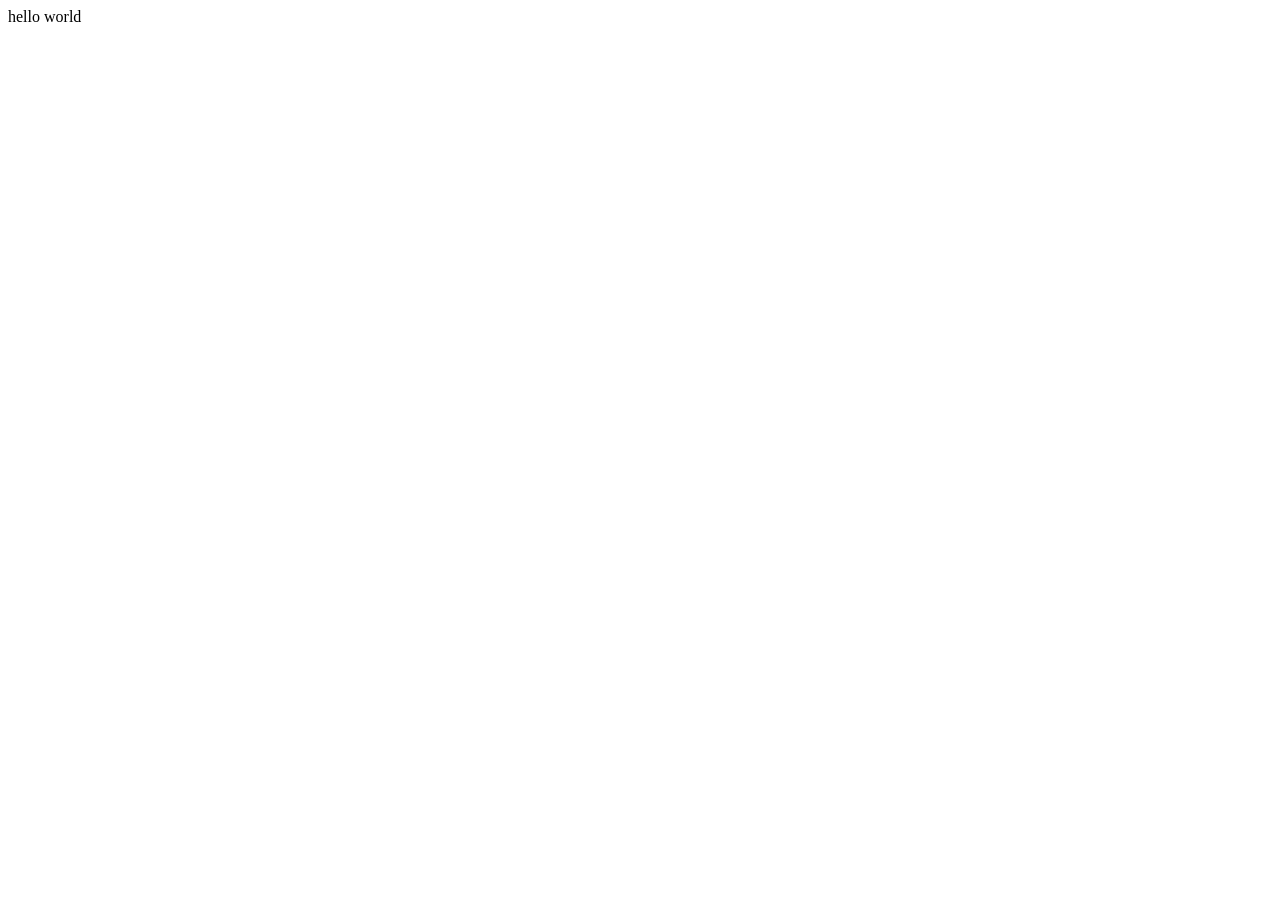
==== index.html @ a6a165d9 "first commit" ====
<!DOCTYPE html>
<html lang="en">
<head>
    <meta charset="UTF-8">
    <meta name="viewport" content="width=device-width, initial-scale=1.0">
    <title>Document</title>
</head>
<body>
    hello world
</body>
</html>
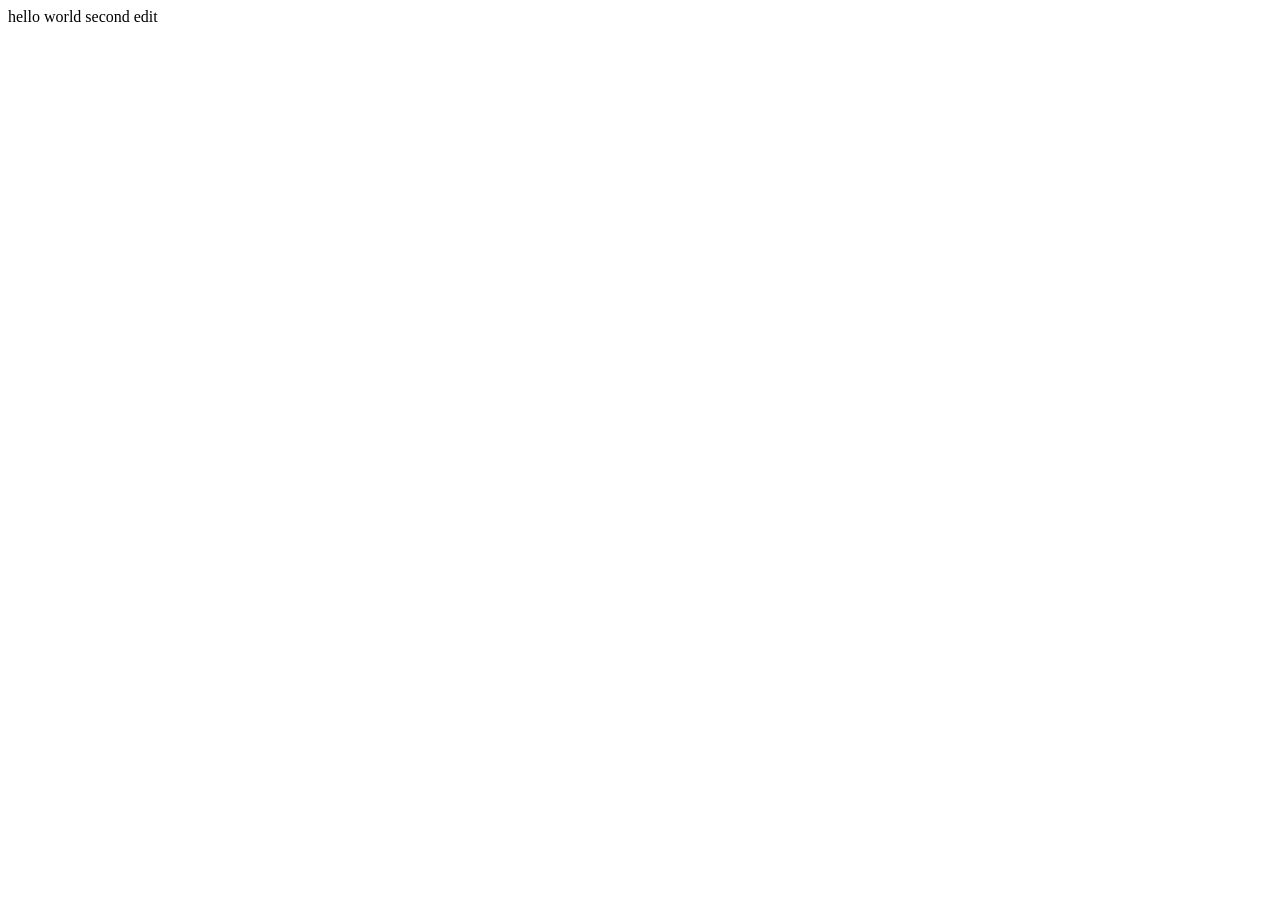
==== commit 3e497648: "add second edit" ====
--- a/index.html
+++ b/index.html
@@ -1,11 +1,15 @@
 <!DOCTYPE html>
 <html lang="en">
+
 <head>
     <meta charset="UTF-8">
     <meta name="viewport" content="width=device-width, initial-scale=1.0">
     <title>Document</title>
 </head>
+
 <body>
     hello world
+    second edit
 </body>
+
 </html>
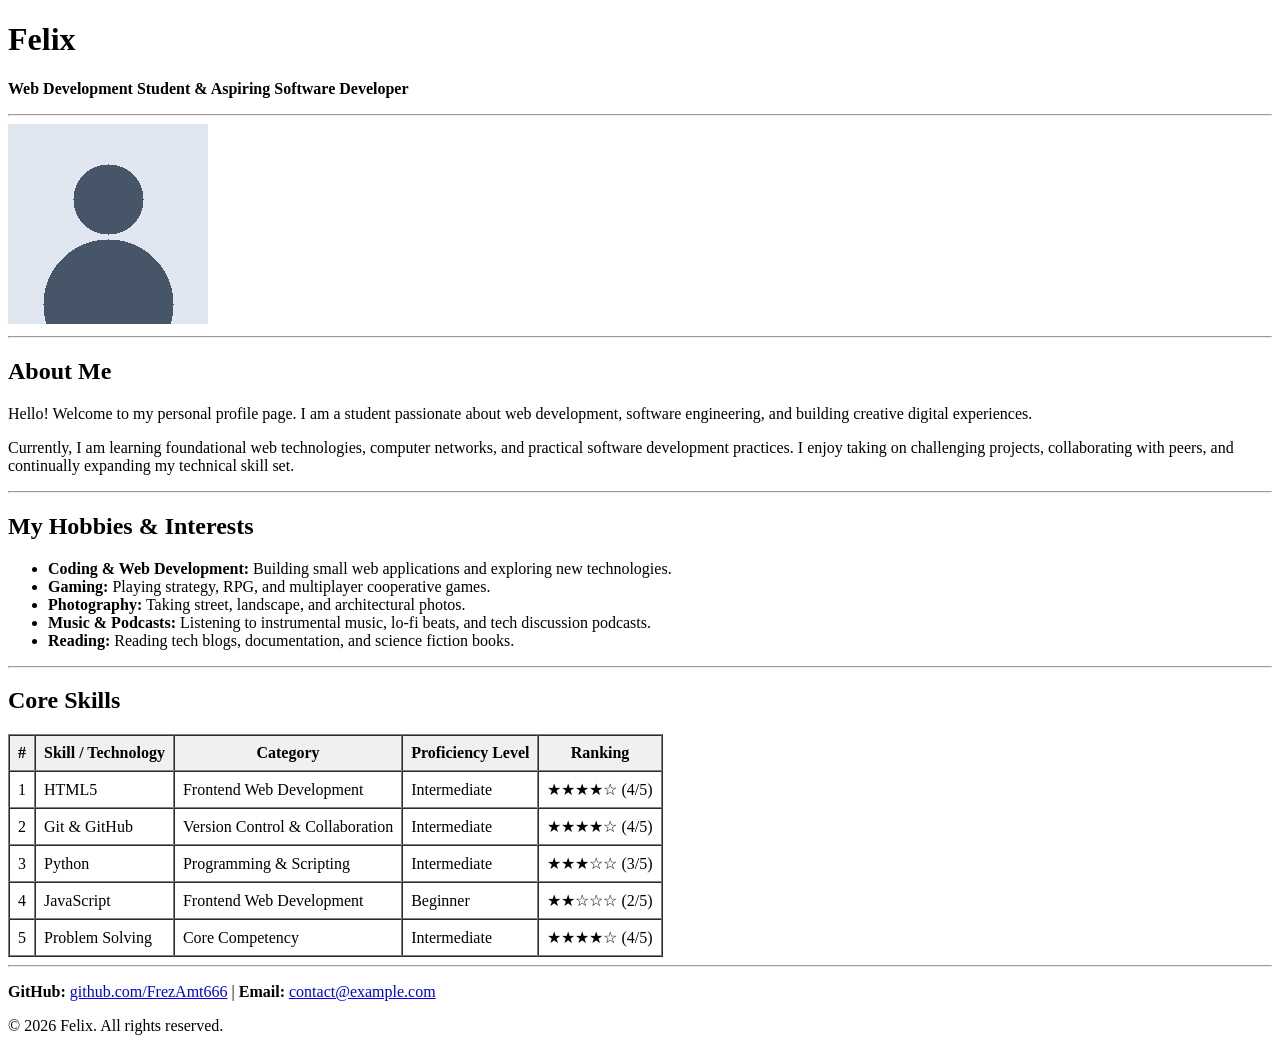
==== commit 232c4004: "Create basic HTML personal profile webpage" ====
--- a/index.html
+++ b/index.html
@@ -1,15 +1,120 @@
 <!DOCTYPE html>
 <html lang="en">
-
 <head>
     <meta charset="UTF-8">
     <meta name="viewport" content="width=device-width, initial-scale=1.0">
-    <title>Document</title>
+    <title>Personal Profile - Felix</title>
 </head>
+<body>
 
-<body>
-    hello world
-    second edit
+    <!-- Header Section: Name and Title -->
+    <header>
+        <h1>Felix</h1>
+        <p><b>Web Development Student &amp; Aspiring Software Developer</b></p>
+    </header>
+
+    <hr>
+
+    <!-- Profile Picture Section -->
+    <section>
+        <img src="public/images/myimage.png" alt="Profile Photo of Felix" width="200" height="200">
+    </section>
+
+    <hr>
+
+    <!-- About Me Section -->
+    <section>
+        <h2>About Me</h2>
+        <p>
+            Hello! Welcome to my personal profile page. I am a student passionate about web development, 
+            software engineering, and building creative digital experiences.
+        </p>
+        <p>
+            Currently, I am learning foundational web technologies, computer networks, and practical 
+            software development practices. I enjoy taking on challenging projects, collaborating with peers, 
+            and continually expanding my technical skill set.
+        </p>
+    </section>
+
+    <hr>
+
+    <!-- Hobbies Section -->
+    <section>
+        <h2>My Hobbies &amp; Interests</h2>
+        <ul>
+            <li><b>Coding &amp; Web Development:</b> Building small web applications and exploring new technologies.</li>
+            <li><b>Gaming:</b> Playing strategy, RPG, and multiplayer cooperative games.</li>
+            <li><b>Photography:</b> Taking street, landscape, and architectural photos.</li>
+            <li><b>Music &amp; Podcasts:</b> Listening to instrumental music, lo-fi beats, and tech discussion podcasts.</li>
+            <li><b>Reading:</b> Reading tech blogs, documentation, and science fiction books.</li>
+        </ul>
+    </section>
+
+    <hr>
+
+    <!-- Core Skills Section (Table) -->
+    <section>
+        <h2>Core Skills</h2>
+        <table border="1" cellpadding="8" cellspacing="0">
+            <thead>
+                <tr bgcolor="#f0f0f0">
+                    <th>#</th>
+                    <th>Skill / Technology</th>
+                    <th>Category</th>
+                    <th>Proficiency Level</th>
+                    <th>Ranking</th>
+                </tr>
+            </thead>
+            <tbody>
+                <tr>
+                    <td align="center">1</td>
+                    <td>HTML5</td>
+                    <td>Frontend Web Development</td>
+                    <td>Intermediate</td>
+                    <td align="center">&#9733;&#9733;&#9733;&#9733;&#9734; (4/5)</td>
+                </tr>
+                <tr>
+                    <td align="center">2</td>
+                    <td>Git &amp; GitHub</td>
+                    <td>Version Control &amp; Collaboration</td>
+                    <td>Intermediate</td>
+                    <td align="center">&#9733;&#9733;&#9733;&#9733;&#9734; (4/5)</td>
+                </tr>
+                <tr>
+                    <td align="center">3</td>
+                    <td>Python</td>
+                    <td>Programming &amp; Scripting</td>
+                    <td>Intermediate</td>
+                    <td align="center">&#9733;&#9733;&#9733;&#9734;&#9734; (3/5)</td>
+                </tr>
+                <tr>
+                    <td align="center">4</td>
+                    <td>JavaScript</td>
+                    <td>Frontend Web Development</td>
+                    <td>Beginner</td>
+                    <td align="center">&#9733;&#9733;&#9734;&#9734;&#9734; (2/5)</td>
+                </tr>
+                <tr>
+                    <td align="center">5</td>
+                    <td>Problem Solving</td>
+                    <td>Core Competency</td>
+                    <td>Intermediate</td>
+                    <td align="center">&#9733;&#9733;&#9733;&#9733;&#9734; (4/5)</td>
+                </tr>
+            </tbody>
+        </table>
+    </section>
+
+    <hr>
+
+    <!-- Contact & Footer Section -->
+    <footer>
+        <p>
+            <b>GitHub:</b> <a href="https://github.com/FrezAmt666" target="_blank">github.com/FrezAmt666</a> | 
+            <b>Email:</b> <a href="mailto:contact@example.com">contact@example.com</a>
+        </p>
+        <p>&copy; 2026 Felix. All rights reserved.</p>
+    </footer>
+
 </body>
-
-</html>+</html>
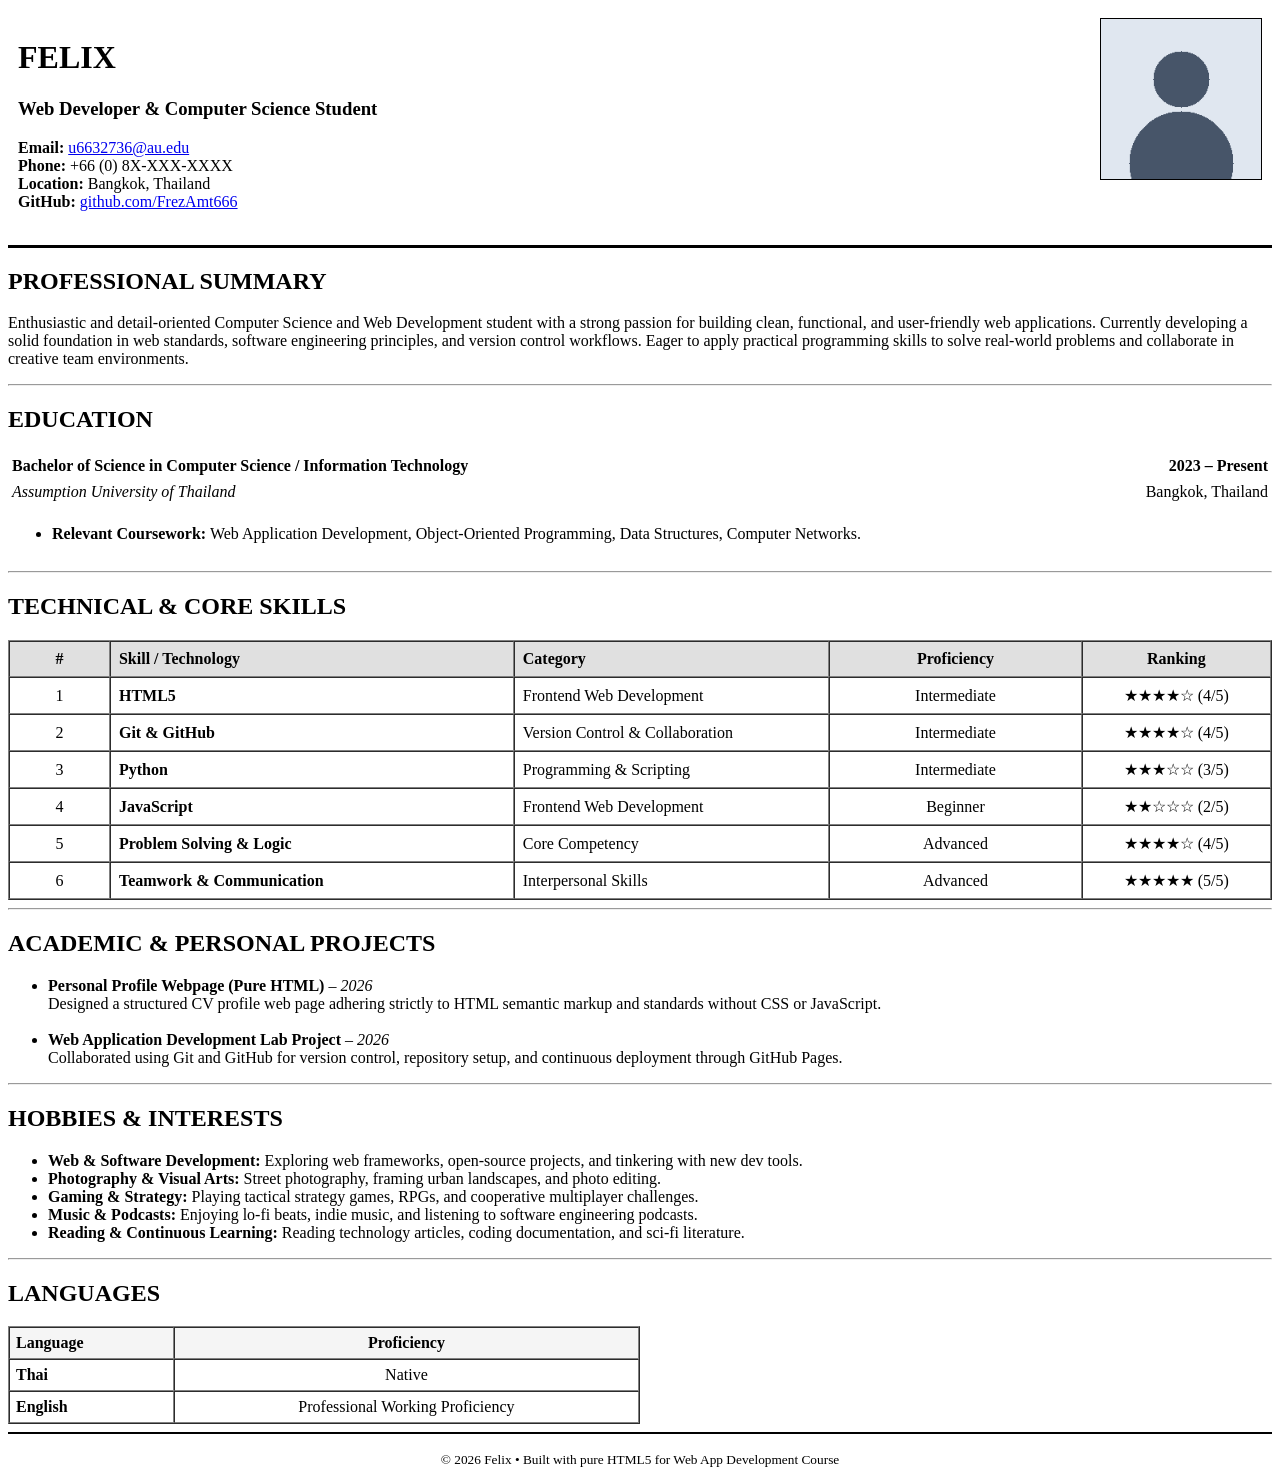
==== commit 5fd020be: "Update profile to structured CV format" ====
--- a/index.html
+++ b/index.html
@@ -3,103 +3,123 @@
 <head>
     <meta charset="UTF-8">
     <meta name="viewport" content="width=device-width, initial-scale=1.0">
-    <title>Personal Profile - Felix</title>
+    <title>Curriculum Vitae - Felix</title>
 </head>
 <body>
 
-    <!-- Header Section: Name and Title -->
-    <header>
-        <h1>Felix</h1>
-        <p><b>Web Development Student &amp; Aspiring Software Developer</b></p>
-    </header>
+    <!-- ==================== HEADER: PERSONAL INFO & PHOTO (CV FORMAT) ==================== -->
+    <table width="100%" border="0" cellpadding="10" cellspacing="0">
+        <tr>
+            <td valign="top" width="75%">
+                <h1>FELIX</h1>
+                <h3>Web Developer &amp; Computer Science Student</h3>
+                <p>
+                    <b>Email:</b> <a href="mailto:u6632736@au.edu">u6632736@au.edu</a><br>
+                    <b>Phone:</b> +66 (0) 8X-XXX-XXXX<br>
+                    <b>Location:</b> Bangkok, Thailand<br>
+                    <b>GitHub:</b> <a href="https://github.com/FrezAmt666" target="_blank">github.com/FrezAmt666</a>
+                </p>
+            </td>
+            <td align="right" valign="top" width="25%">
+                <img src="public/images/myimage.png" alt="Profile Photo of Felix" width="160" height="160" border="1">
+            </td>
+        </tr>
+    </table>
 
-    <hr>
+    <hr size="3" color="#000000">
 
-    <!-- Profile Picture Section -->
+    <!-- ==================== SECTION 1: PROFESSIONAL SUMMARY (ABOUT ME) ==================== -->
     <section>
-        <img src="public/images/myimage.png" alt="Profile Photo of Felix" width="200" height="200">
-    </section>
-
-    <hr>
-
-    <!-- About Me Section -->
-    <section>
-        <h2>About Me</h2>
+        <h2>PROFESSIONAL SUMMARY</h2>
         <p>
-            Hello! Welcome to my personal profile page. I am a student passionate about web development, 
-            software engineering, and building creative digital experiences.
-        </p>
-        <p>
-            Currently, I am learning foundational web technologies, computer networks, and practical 
-            software development practices. I enjoy taking on challenging projects, collaborating with peers, 
-            and continually expanding my technical skill set.
+            Enthusiastic and detail-oriented Computer Science and Web Development student with a strong passion 
+            for building clean, functional, and user-friendly web applications. Currently developing a solid foundation 
+            in web standards, software engineering principles, and version control workflows. Eager to apply practical 
+            programming skills to solve real-world problems and collaborate in creative team environments.
         </p>
     </section>
 
     <hr>
 
-    <!-- Hobbies Section -->
+    <!-- ==================== SECTION 2: EDUCATION ==================== -->
     <section>
-        <h2>My Hobbies &amp; Interests</h2>
-        <ul>
-            <li><b>Coding &amp; Web Development:</b> Building small web applications and exploring new technologies.</li>
-            <li><b>Gaming:</b> Playing strategy, RPG, and multiplayer cooperative games.</li>
-            <li><b>Photography:</b> Taking street, landscape, and architectural photos.</li>
-            <li><b>Music &amp; Podcasts:</b> Listening to instrumental music, lo-fi beats, and tech discussion podcasts.</li>
-            <li><b>Reading:</b> Reading tech blogs, documentation, and science fiction books.</li>
-        </ul>
+        <h2>EDUCATION</h2>
+        <table width="100%" border="0" cellpadding="4" cellspacing="0">
+            <tr>
+                <td><b>Bachelor of Science in Computer Science / Information Technology</b></td>
+                <td align="right"><b>2023 &ndash; Present</b></td>
+            </tr>
+            <tr>
+                <td><i>Assumption University of Thailand</i></td>
+                <td align="right">Bangkok, Thailand</td>
+            </tr>
+            <tr>
+                <td colspan="2">
+                    <ul>
+                        <li><b>Relevant Coursework:</b> Web Application Development, Object-Oriented Programming, Data Structures, Computer Networks.</li>
+                    </ul>
+                </td>
+            </tr>
+        </table>
     </section>
 
     <hr>
 
-    <!-- Core Skills Section (Table) -->
+    <!-- ==================== SECTION 3: CORE SKILLS (TABLE WITH RANKINGS) ==================== -->
     <section>
-        <h2>Core Skills</h2>
-        <table border="1" cellpadding="8" cellspacing="0">
+        <h2>TECHNICAL &amp; CORE SKILLS</h2>
+        <table border="1" cellpadding="8" cellspacing="0" width="100%">
             <thead>
-                <tr bgcolor="#f0f0f0">
-                    <th>#</th>
-                    <th>Skill / Technology</th>
-                    <th>Category</th>
-                    <th>Proficiency Level</th>
-                    <th>Ranking</th>
+                <tr bgcolor="#e0e0e0">
+                    <th align="center" width="8%">#</th>
+                    <th align="left" width="32%">Skill / Technology</th>
+                    <th align="left" width="25%">Category</th>
+                    <th align="center" width="20%">Proficiency</th>
+                    <th align="center" width="15%">Ranking</th>
                 </tr>
             </thead>
             <tbody>
                 <tr>
                     <td align="center">1</td>
-                    <td>HTML5</td>
+                    <td><b>HTML5</b></td>
                     <td>Frontend Web Development</td>
-                    <td>Intermediate</td>
+                    <td align="center">Intermediate</td>
                     <td align="center">&#9733;&#9733;&#9733;&#9733;&#9734; (4/5)</td>
                 </tr>
                 <tr>
                     <td align="center">2</td>
-                    <td>Git &amp; GitHub</td>
+                    <td><b>Git &amp; GitHub</b></td>
                     <td>Version Control &amp; Collaboration</td>
-                    <td>Intermediate</td>
+                    <td align="center">Intermediate</td>
                     <td align="center">&#9733;&#9733;&#9733;&#9733;&#9734; (4/5)</td>
                 </tr>
                 <tr>
                     <td align="center">3</td>
-                    <td>Python</td>
+                    <td><b>Python</b></td>
                     <td>Programming &amp; Scripting</td>
-                    <td>Intermediate</td>
+                    <td align="center">Intermediate</td>
                     <td align="center">&#9733;&#9733;&#9733;&#9734;&#9734; (3/5)</td>
                 </tr>
                 <tr>
                     <td align="center">4</td>
-                    <td>JavaScript</td>
+                    <td><b>JavaScript</b></td>
                     <td>Frontend Web Development</td>
-                    <td>Beginner</td>
+                    <td align="center">Beginner</td>
                     <td align="center">&#9733;&#9733;&#9734;&#9734;&#9734; (2/5)</td>
                 </tr>
                 <tr>
                     <td align="center">5</td>
-                    <td>Problem Solving</td>
+                    <td><b>Problem Solving &amp; Logic</b></td>
                     <td>Core Competency</td>
-                    <td>Intermediate</td>
+                    <td align="center">Advanced</td>
                     <td align="center">&#9733;&#9733;&#9733;&#9733;&#9734; (4/5)</td>
+                </tr>
+                <tr>
+                    <td align="center">6</td>
+                    <td><b>Teamwork &amp; Communication</b></td>
+                    <td>Interpersonal Skills</td>
+                    <td align="center">Advanced</td>
+                    <td align="center">&#9733;&#9733;&#9733;&#9733;&#9733; (5/5)</td>
                 </tr>
             </tbody>
         </table>
@@ -107,13 +127,68 @@
 
     <hr>
 
-    <!-- Contact & Footer Section -->
+    <!-- ==================== SECTION 4: PROJECTS ==================== -->
+    <section>
+        <h2>ACADEMIC &amp; PERSONAL PROJECTS</h2>
+        <ul>
+            <li>
+                <b>Personal Profile Webpage (Pure HTML)</b> &ndash; <i>2026</i><br>
+                Designed a structured CV profile web page adhering strictly to HTML semantic markup and standards without CSS or JavaScript.
+            </li>
+            <br>
+            <li>
+                <b>Web Application Development Lab Project</b> &ndash; <i>2026</i><br>
+                Collaborated using Git and GitHub for version control, repository setup, and continuous deployment through GitHub Pages.
+            </li>
+        </ul>
+    </section>
+
+    <hr>
+
+    <!-- ==================== SECTION 5: HOBBIES & INTERESTS ==================== -->
+    <section>
+        <h2>HOBBIES &amp; INTERESTS</h2>
+        <ul>
+            <li><b>Web &amp; Software Development:</b> Exploring web frameworks, open-source projects, and tinkering with new dev tools.</li>
+            <li><b>Photography &amp; Visual Arts:</b> Street photography, framing urban landscapes, and photo editing.</li>
+            <li><b>Gaming &amp; Strategy:</b> Playing tactical strategy games, RPGs, and cooperative multiplayer challenges.</li>
+            <li><b>Music &amp; Podcasts:</b> Enjoying lo-fi beats, indie music, and listening to software engineering podcasts.</li>
+            <li><b>Reading &amp; Continuous Learning:</b> Reading technology articles, coding documentation, and sci-fi literature.</li>
+        </ul>
+    </section>
+
+    <hr>
+
+    <!-- ==================== SECTION 6: LANGUAGES ==================== -->
+    <section>
+        <h2>LANGUAGES</h2>
+        <table border="1" cellpadding="6" cellspacing="0" width="50%">
+            <thead>
+                <tr bgcolor="#f5f5f5">
+                    <th align="left">Language</th>
+                    <th align="center">Proficiency</th>
+                </tr>
+            </thead>
+            <tbody>
+                <tr>
+                    <td><b>Thai</b></td>
+                    <td align="center">Native</td>
+                </tr>
+                <tr>
+                    <td><b>English</b></td>
+                    <td align="center">Professional Working Proficiency</td>
+                </tr>
+            </tbody>
+        </table>
+    </section>
+
+    <hr size="2" color="#000000">
+
+    <!-- ==================== FOOTER ==================== -->
     <footer>
-        <p>
-            <b>GitHub:</b> <a href="https://github.com/FrezAmt666" target="_blank">github.com/FrezAmt666</a> | 
-            <b>Email:</b> <a href="mailto:contact@example.com">contact@example.com</a>
+        <p align="center">
+            <small>&copy; 2026 Felix &bull; Built with pure HTML5 for Web App Development Course</small>
         </p>
-        <p>&copy; 2026 Felix. All rights reserved.</p>
     </footer>
 
 </body>
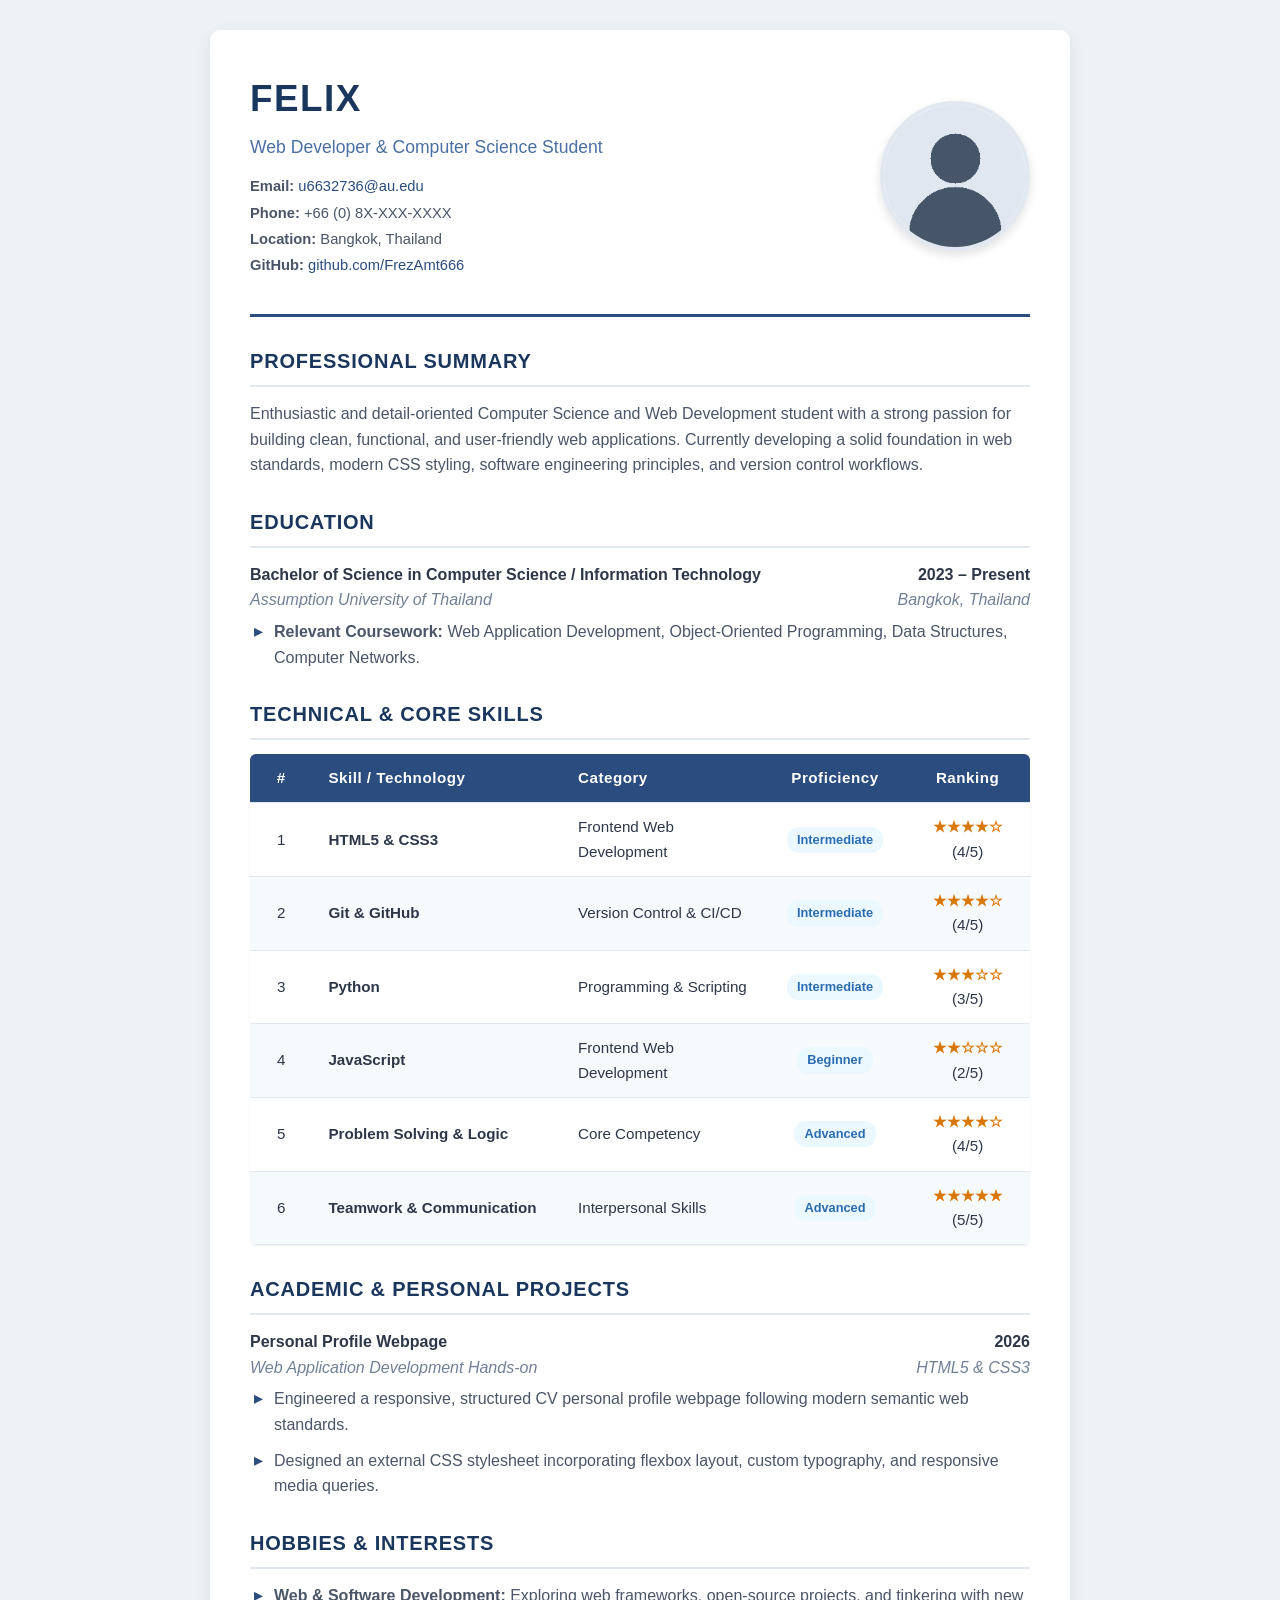
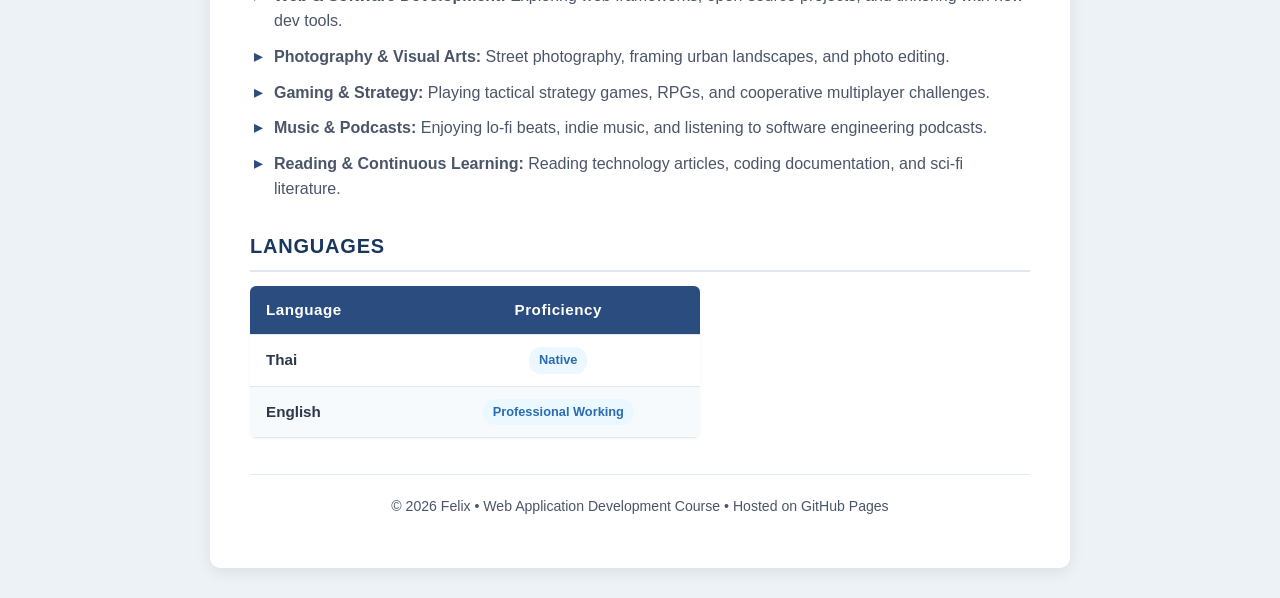
==== commit 7316c3eb: "Add modern CSS styling for CSS Exercise" ====
--- a/index.html
+++ b/index.html
@@ -4,192 +4,180 @@
     <meta charset="UTF-8">
     <meta name="viewport" content="width=device-width, initial-scale=1.0">
     <title>Curriculum Vitae - Felix</title>
+    <!-- External Stylesheet for CSS Exercise -->
+    <link rel="stylesheet" href="style.css">
 </head>
 <body>
 
-    <!-- ==================== HEADER: PERSONAL INFO & PHOTO (CV FORMAT) ==================== -->
-    <table width="100%" border="0" cellpadding="10" cellspacing="0">
-        <tr>
-            <td valign="top" width="75%">
+    <main class="container">
+
+        <!-- ==================== HEADER: PERSONAL INFO & PHOTO ==================== -->
+        <header class="header-section">
+            <div class="profile-info">
                 <h1>FELIX</h1>
                 <h3>Web Developer &amp; Computer Science Student</h3>
-                <p>
-                    <b>Email:</b> <a href="mailto:u6632736@au.edu">u6632736@au.edu</a><br>
-                    <b>Phone:</b> +66 (0) 8X-XXX-XXXX<br>
-                    <b>Location:</b> Bangkok, Thailand<br>
-                    <b>GitHub:</b> <a href="https://github.com/FrezAmt666" target="_blank">github.com/FrezAmt666</a>
-                </p>
-            </td>
-            <td align="right" valign="top" width="25%">
-                <img src="public/images/myimage.png" alt="Profile Photo of Felix" width="160" height="160" border="1">
-            </td>
-        </tr>
-    </table>
+                <div class="contact-info">
+                    <p>
+                        <b>Email:</b> <a href="mailto:u6632736@au.edu">u6632736@au.edu</a><br>
+                        <b>Phone:</b> +66 (0) 8X-XXX-XXXX<br>
+                        <b>Location:</b> Bangkok, Thailand<br>
+                        <b>GitHub:</b> <a href="https://github.com/FrezAmt666" target="_blank">github.com/FrezAmt666</a>
+                    </p>
+                </div>
+            </div>
+            <div>
+                <img src="public/images/myimage.png" alt="Profile Photo of Felix" class="profile-photo">
+            </div>
+        </header>
 
-    <hr size="3" color="#000000">
+        <!-- ==================== SECTION 1: PROFESSIONAL SUMMARY ==================== -->
+        <section>
+            <h2>Professional Summary</h2>
+            <p>
+                Enthusiastic and detail-oriented Computer Science and Web Development student with a strong passion 
+                for building clean, functional, and user-friendly web applications. Currently developing a solid foundation 
+                in web standards, modern CSS styling, software engineering principles, and version control workflows.
+            </p>
+        </section>
 
-    <!-- ==================== SECTION 1: PROFESSIONAL SUMMARY (ABOUT ME) ==================== -->
-    <section>
-        <h2>PROFESSIONAL SUMMARY</h2>
-        <p>
-            Enthusiastic and detail-oriented Computer Science and Web Development student with a strong passion 
-            for building clean, functional, and user-friendly web applications. Currently developing a solid foundation 
-            in web standards, software engineering principles, and version control workflows. Eager to apply practical 
-            programming skills to solve real-world problems and collaborate in creative team environments.
-        </p>
-    </section>
+        <!-- ==================== SECTION 2: EDUCATION ==================== -->
+        <section>
+            <h2>Education</h2>
+            <div class="item-card">
+                <div class="item-header">
+                    <span>Bachelor of Science in Computer Science / Information Technology</span>
+                    <span>2023 &ndash; Present</span>
+                </div>
+                <div class="item-sub">
+                    <span>Assumption University of Thailand</span>
+                    <span>Bangkok, Thailand</span>
+                </div>
+                <ul class="custom-list">
+                    <li><b>Relevant Coursework:</b> Web Application Development, Object-Oriented Programming, Data Structures, Computer Networks.</li>
+                </ul>
+            </div>
+        </section>
 
-    <hr>
+        <!-- ==================== SECTION 3: CORE SKILLS (TABLE WITH RANKINGS) ==================== -->
+        <section>
+            <h2>Technical &amp; Core Skills</h2>
+            <table class="skills-table">
+                <thead>
+                    <tr>
+                        <th class="text-center" width="8%">#</th>
+                        <th width="32%">Skill / Technology</th>
+                        <th width="26%">Category</th>
+                        <th class="text-center" width="18%">Proficiency</th>
+                        <th class="text-center" width="16%">Ranking</th>
+                    </tr>
+                </thead>
+                <tbody>
+                    <tr>
+                        <td class="text-center">1</td>
+                        <td><b>HTML5 &amp; CSS3</b></td>
+                        <td>Frontend Web Development</td>
+                        <td class="text-center"><span class="badge">Intermediate</span></td>
+                        <td class="text-center"><span class="rating-stars">&#9733;&#9733;&#9733;&#9733;&#9734;</span> (4/5)</td>
+                    </tr>
+                    <tr>
+                        <td class="text-center">2</td>
+                        <td><b>Git &amp; GitHub</b></td>
+                        <td>Version Control &amp; CI/CD</td>
+                        <td class="text-center"><span class="badge">Intermediate</span></td>
+                        <td class="text-center"><span class="rating-stars">&#9733;&#9733;&#9733;&#9733;&#9734;</span> (4/5)</td>
+                    </tr>
+                    <tr>
+                        <td class="text-center">3</td>
+                        <td><b>Python</b></td>
+                        <td>Programming &amp; Scripting</td>
+                        <td class="text-center"><span class="badge">Intermediate</span></td>
+                        <td class="text-center"><span class="rating-stars">&#9733;&#9733;&#9733;&#9734;&#9734;</span> (3/5)</td>
+                    </tr>
+                    <tr>
+                        <td class="text-center">4</td>
+                        <td><b>JavaScript</b></td>
+                        <td>Frontend Web Development</td>
+                        <td class="text-center"><span class="badge">Beginner</span></td>
+                        <td class="text-center"><span class="rating-stars">&#9733;&#9733;&#9734;&#9734;&#9734;</span> (2/5)</td>
+                    </tr>
+                    <tr>
+                        <td class="text-center">5</td>
+                        <td><b>Problem Solving &amp; Logic</b></td>
+                        <td>Core Competency</td>
+                        <td class="text-center"><span class="badge">Advanced</span></td>
+                        <td class="text-center"><span class="rating-stars">&#9733;&#9733;&#9733;&#9733;&#9734;</span> (4/5)</td>
+                    </tr>
+                    <tr>
+                        <td class="text-center">6</td>
+                        <td><b>Teamwork &amp; Communication</b></td>
+                        <td>Interpersonal Skills</td>
+                        <td class="text-center"><span class="badge">Advanced</span></td>
+                        <td class="text-center"><span class="rating-stars">&#9733;&#9733;&#9733;&#9733;&#9733;</span> (5/5)</td>
+                    </tr>
+                </tbody>
+            </table>
+        </section>
 
-    <!-- ==================== SECTION 2: EDUCATION ==================== -->
-    <section>
-        <h2>EDUCATION</h2>
-        <table width="100%" border="0" cellpadding="4" cellspacing="0">
-            <tr>
-                <td><b>Bachelor of Science in Computer Science / Information Technology</b></td>
-                <td align="right"><b>2023 &ndash; Present</b></td>
-            </tr>
-            <tr>
-                <td><i>Assumption University of Thailand</i></td>
-                <td align="right">Bangkok, Thailand</td>
-            </tr>
-            <tr>
-                <td colspan="2">
-                    <ul>
-                        <li><b>Relevant Coursework:</b> Web Application Development, Object-Oriented Programming, Data Structures, Computer Networks.</li>
-                    </ul>
-                </td>
-            </tr>
-        </table>
-    </section>
+        <!-- ==================== SECTION 4: PROJECTS ==================== -->
+        <section>
+            <h2>Academic &amp; Personal Projects</h2>
+            <div class="item-card">
+                <div class="item-header">
+                    <span>Personal Profile Webpage</span>
+                    <span>2026</span>
+                </div>
+                <div class="item-sub">
+                    <span>Web Application Development Hands-on</span>
+                    <span>HTML5 &amp; CSS3</span>
+                </div>
+                <ul class="custom-list">
+                    <li>Engineered a responsive, structured CV personal profile webpage following modern semantic web standards.</li>
+                    <li>Designed an external CSS stylesheet incorporating flexbox layout, custom typography, and responsive media queries.</li>
+                </ul>
+            </div>
+        </section>
 
-    <hr>
+        <!-- ==================== SECTION 5: HOBBIES & INTERESTS ==================== -->
+        <section>
+            <h2>Hobbies &amp; Interests</h2>
+            <ul class="custom-list">
+                <li><b>Web &amp; Software Development:</b> Exploring web frameworks, open-source projects, and tinkering with new dev tools.</li>
+                <li><b>Photography &amp; Visual Arts:</b> Street photography, framing urban landscapes, and photo editing.</li>
+                <li><b>Gaming &amp; Strategy:</b> Playing tactical strategy games, RPGs, and cooperative multiplayer challenges.</li>
+                <li><b>Music &amp; Podcasts:</b> Enjoying lo-fi beats, indie music, and listening to software engineering podcasts.</li>
+                <li><b>Reading &amp; Continuous Learning:</b> Reading technology articles, coding documentation, and sci-fi literature.</li>
+            </ul>
+        </section>
 
-    <!-- ==================== SECTION 3: CORE SKILLS (TABLE WITH RANKINGS) ==================== -->
-    <section>
-        <h2>TECHNICAL &amp; CORE SKILLS</h2>
-        <table border="1" cellpadding="8" cellspacing="0" width="100%">
-            <thead>
-                <tr bgcolor="#e0e0e0">
-                    <th align="center" width="8%">#</th>
-                    <th align="left" width="32%">Skill / Technology</th>
-                    <th align="left" width="25%">Category</th>
-                    <th align="center" width="20%">Proficiency</th>
-                    <th align="center" width="15%">Ranking</th>
-                </tr>
-            </thead>
-            <tbody>
-                <tr>
-                    <td align="center">1</td>
-                    <td><b>HTML5</b></td>
-                    <td>Frontend Web Development</td>
-                    <td align="center">Intermediate</td>
-                    <td align="center">&#9733;&#9733;&#9733;&#9733;&#9734; (4/5)</td>
-                </tr>
-                <tr>
-                    <td align="center">2</td>
-                    <td><b>Git &amp; GitHub</b></td>
-                    <td>Version Control &amp; Collaboration</td>
-                    <td align="center">Intermediate</td>
-                    <td align="center">&#9733;&#9733;&#9733;&#9733;&#9734; (4/5)</td>
-                </tr>
-                <tr>
-                    <td align="center">3</td>
-                    <td><b>Python</b></td>
-                    <td>Programming &amp; Scripting</td>
-                    <td align="center">Intermediate</td>
-                    <td align="center">&#9733;&#9733;&#9733;&#9734;&#9734; (3/5)</td>
-                </tr>
-                <tr>
-                    <td align="center">4</td>
-                    <td><b>JavaScript</b></td>
-                    <td>Frontend Web Development</td>
-                    <td align="center">Beginner</td>
-                    <td align="center">&#9733;&#9733;&#9734;&#9734;&#9734; (2/5)</td>
-                </tr>
-                <tr>
-                    <td align="center">5</td>
-                    <td><b>Problem Solving &amp; Logic</b></td>
-                    <td>Core Competency</td>
-                    <td align="center">Advanced</td>
-                    <td align="center">&#9733;&#9733;&#9733;&#9733;&#9734; (4/5)</td>
-                </tr>
-                <tr>
-                    <td align="center">6</td>
-                    <td><b>Teamwork &amp; Communication</b></td>
-                    <td>Interpersonal Skills</td>
-                    <td align="center">Advanced</td>
-                    <td align="center">&#9733;&#9733;&#9733;&#9733;&#9733; (5/5)</td>
-                </tr>
-            </tbody>
-        </table>
-    </section>
+        <!-- ==================== SECTION 6: LANGUAGES ==================== -->
+        <section>
+            <h2>Languages</h2>
+            <table class="skills-table" style="max-width: 450px;">
+                <thead>
+                    <tr>
+                        <th>Language</th>
+                        <th class="text-center">Proficiency</th>
+                    </tr>
+                </thead>
+                <tbody>
+                    <tr>
+                        <td><b>Thai</b></td>
+                        <td class="text-center"><span class="badge">Native</span></td>
+                    </tr>
+                    <tr>
+                        <td><b>English</b></td>
+                        <td class="text-center"><span class="badge">Professional Working</span></td>
+                    </tr>
+                </tbody>
+            </table>
+        </section>
 
-    <hr>
+        <!-- ==================== FOOTER ==================== -->
+        <footer>
+            <p>&copy; 2026 Felix &bull; Web Application Development Course &bull; Hosted on GitHub Pages</p>
+        </footer>
 
-    <!-- ==================== SECTION 4: PROJECTS ==================== -->
-    <section>
-        <h2>ACADEMIC &amp; PERSONAL PROJECTS</h2>
-        <ul>
-            <li>
-                <b>Personal Profile Webpage (Pure HTML)</b> &ndash; <i>2026</i><br>
-                Designed a structured CV profile web page adhering strictly to HTML semantic markup and standards without CSS or JavaScript.
-            </li>
-            <br>
-            <li>
-                <b>Web Application Development Lab Project</b> &ndash; <i>2026</i><br>
-                Collaborated using Git and GitHub for version control, repository setup, and continuous deployment through GitHub Pages.
-            </li>
-        </ul>
-    </section>
-
-    <hr>
-
-    <!-- ==================== SECTION 5: HOBBIES & INTERESTS ==================== -->
-    <section>
-        <h2>HOBBIES &amp; INTERESTS</h2>
-        <ul>
-            <li><b>Web &amp; Software Development:</b> Exploring web frameworks, open-source projects, and tinkering with new dev tools.</li>
-            <li><b>Photography &amp; Visual Arts:</b> Street photography, framing urban landscapes, and photo editing.</li>
-            <li><b>Gaming &amp; Strategy:</b> Playing tactical strategy games, RPGs, and cooperative multiplayer challenges.</li>
-            <li><b>Music &amp; Podcasts:</b> Enjoying lo-fi beats, indie music, and listening to software engineering podcasts.</li>
-            <li><b>Reading &amp; Continuous Learning:</b> Reading technology articles, coding documentation, and sci-fi literature.</li>
-        </ul>
-    </section>
-
-    <hr>
-
-    <!-- ==================== SECTION 6: LANGUAGES ==================== -->
-    <section>
-        <h2>LANGUAGES</h2>
-        <table border="1" cellpadding="6" cellspacing="0" width="50%">
-            <thead>
-                <tr bgcolor="#f5f5f5">
-                    <th align="left">Language</th>
-                    <th align="center">Proficiency</th>
-                </tr>
-            </thead>
-            <tbody>
-                <tr>
-                    <td><b>Thai</b></td>
-                    <td align="center">Native</td>
-                </tr>
-                <tr>
-                    <td><b>English</b></td>
-                    <td align="center">Professional Working Proficiency</td>
-                </tr>
-            </tbody>
-        </table>
-    </section>
-
-    <hr size="2" color="#000000">
-
-    <!-- ==================== FOOTER ==================== -->
-    <footer>
-        <p align="center">
-            <small>&copy; 2026 Felix &bull; Built with pure HTML5 for Web App Development Course</small>
-        </p>
-    </footer>
+    </main>
 
 </body>
 </html>
--- a/style.css
+++ b/style.css
@@ -0,0 +1,243 @@
+/* ==========================================================================
+   CSS Exercise: Personal Profile / CV Webpage
+   ========================================================================== */
+
+/* --- 1. Global Reset & Box Model --- */
+* {
+    box-sizing: border-box;
+    margin: 0;
+    padding: 0;
+}
+
+body {
+    font-family: 'Segoe UI', -apple-system, BlinkMacSystemFont, Roboto, Helvetica, Arial, sans-serif;
+    line-height: 1.6;
+    color: #2d3748;
+    background-color: #edf2f7;
+    padding: 30px 15px;
+}
+
+/* --- 2. Main Container Card --- */
+.container {
+    max-width: 860px;
+    margin: 0 auto;
+    background-color: #ffffff;
+    padding: 40px;
+    border-radius: 10px;
+    box-shadow: 0 4px 16px rgba(0, 0, 0, 0.08);
+}
+
+/* --- 3. Header & Profile (Flexbox) --- */
+.header-section {
+    display: flex;
+    justify-content: space-between;
+    align-items: center;
+    flex-wrap: wrap;
+    gap: 24px;
+    padding-bottom: 25px;
+    border-bottom: 3px solid #2b4c7e;
+}
+
+.profile-info h1 {
+    font-size: 2.3rem;
+    color: #1a365d;
+    letter-spacing: 1.5px;
+    margin-bottom: 4px;
+}
+
+.profile-info h3 {
+    font-size: 1.1rem;
+    color: #4a6fa5;
+    font-weight: 500;
+    margin-bottom: 12px;
+}
+
+.contact-info p {
+    font-size: 0.92rem;
+    color: #4a5568;
+    line-height: 1.8;
+}
+
+.profile-photo {
+    width: 150px;
+    height: 150px;
+    border-radius: 50%;
+    object-fit: cover;
+    border: 4px solid #e2e8f0;
+    box-shadow: 0 4px 10px rgba(0, 0, 0, 0.12);
+    transition: transform 0.25s ease;
+}
+
+.profile-photo:hover {
+    transform: scale(1.04);
+}
+
+/* --- 4. Section Headings --- */
+section {
+    margin-top: 28px;
+}
+
+h2 {
+    font-size: 1.25rem;
+    color: #1a365d;
+    border-bottom: 2px solid #e2e8f0;
+    padding-bottom: 8px;
+    margin-bottom: 14px;
+    letter-spacing: 0.8px;
+    text-transform: uppercase;
+}
+
+p {
+    margin-bottom: 10px;
+    color: #4a5568;
+}
+
+/* --- 5. Links --- */
+a {
+    color: #2b4c7e;
+    text-decoration: none;
+    font-weight: 500;
+    transition: color 0.2s ease;
+}
+
+a:hover {
+    color: #1a365d;
+    text-decoration: underline;
+}
+
+/* --- 6. Skills Table Styling --- */
+.skills-table {
+    width: 100%;
+    border-collapse: collapse;
+    margin-top: 12px;
+    font-size: 0.95rem;
+    overflow: hidden;
+    border-radius: 6px;
+    box-shadow: 0 1px 3px rgba(0,0,0,0.05);
+}
+
+.skills-table th,
+.skills-table td {
+    padding: 12px 16px;
+    text-align: left;
+    border-bottom: 1px solid #e2e8f0;
+}
+
+.skills-table th {
+    background-color: #2b4c7e;
+    color: #ffffff;
+    font-weight: 600;
+    letter-spacing: 0.5px;
+}
+
+.skills-table tbody tr:nth-child(even) {
+    background-color: #f7fafc;
+}
+
+.skills-table tbody tr:hover {
+    background-color: #edf2f7;
+    transition: background-color 0.2s ease;
+}
+
+.text-center {
+    text-align: center !important;
+}
+
+.rating-stars {
+    color: #d97706;
+    font-weight: bold;
+    letter-spacing: 1px;
+}
+
+.badge {
+    display: inline-block;
+    padding: 3px 10px;
+    font-size: 0.8rem;
+    font-weight: 600;
+    border-radius: 12px;
+    background-color: #ebf8ff;
+    color: #2b6cb0;
+}
+
+/* --- 7. Custom List Styling --- */
+.custom-list {
+    list-style: none;
+    padding-left: 0;
+}
+
+.custom-list li {
+    position: relative;
+    padding-left: 24px;
+    margin-bottom: 10px;
+    color: #4a5568;
+}
+
+.custom-list li::before {
+    content: "▸";
+    position: absolute;
+    left: 4px;
+    color: #2b4c7e;
+    font-size: 1.1rem;
+    line-height: 1.4;
+}
+
+/* --- 8. Education & Project Cards --- */
+.item-card {
+    margin-bottom: 16px;
+}
+
+.item-header {
+    display: flex;
+    justify-content: space-between;
+    font-weight: 600;
+    color: #2d3748;
+}
+
+.item-sub {
+    display: flex;
+    justify-content: space-between;
+    font-style: italic;
+    color: #718096;
+    margin-bottom: 6px;
+}
+
+/* --- 9. Footer --- */
+footer {
+    margin-top: 36px;
+    padding-top: 20px;
+    border-top: 1px solid #e2e8f0;
+    text-align: center;
+    color: #a0aec0;
+    font-size: 0.88rem;
+}
+
+/* --- 10. Responsive Design (Mobile / Tablet) --- */
+@media (max-width: 680px) {
+    body {
+        padding: 15px 8px;
+    }
+
+    .container {
+        padding: 22px;
+    }
+
+    .header-section {
+        flex-direction: column-reverse;
+        text-align: center;
+    }
+
+    .profile-info {
+        text-align: center;
+    }
+
+    .item-header, .item-sub {
+        flex-direction: column;
+        text-align: left;
+    }
+
+    .skills-table th,
+    .skills-table td {
+        padding: 8px 10px;
+        font-size: 0.85rem;
+    }
+}
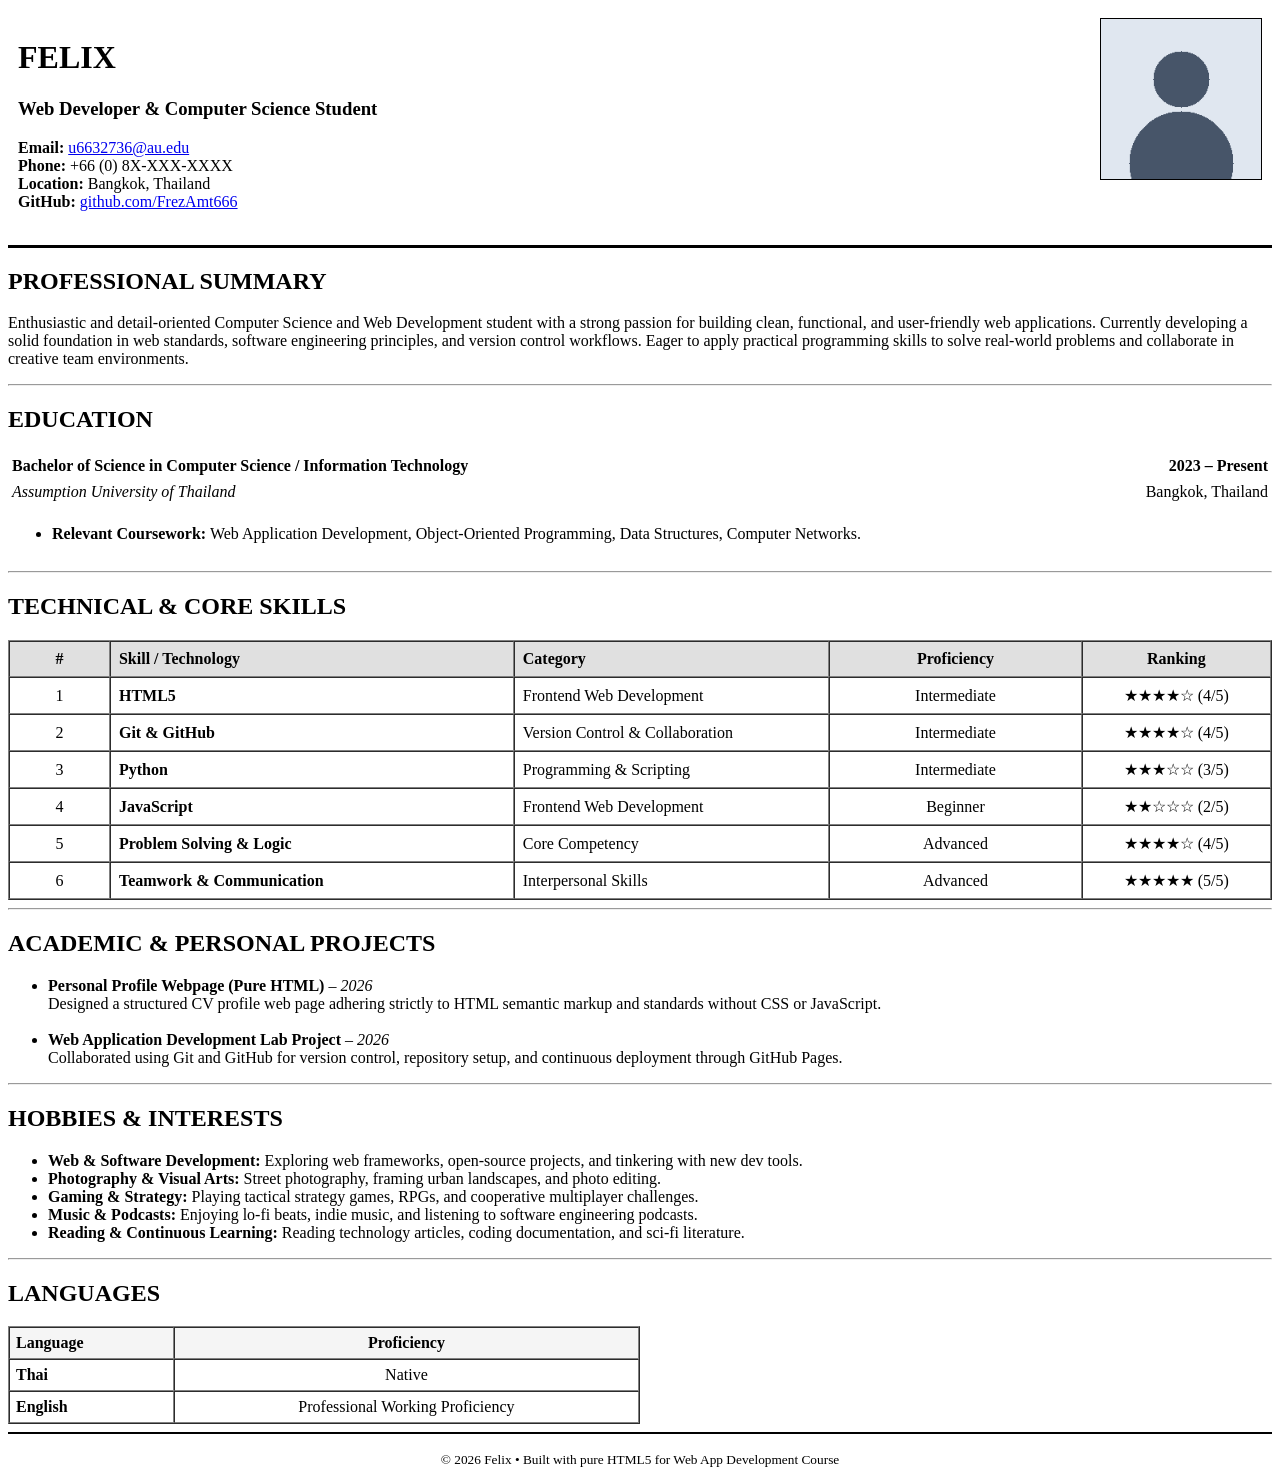
==== commit ba1b0942: "Restore index.html to pure HTML profile and isolate css-exercise" ====
--- a/index.html
+++ b/index.html
@@ -4,180 +4,192 @@
     <meta charset="UTF-8">
     <meta name="viewport" content="width=device-width, initial-scale=1.0">
     <title>Curriculum Vitae - Felix</title>
-    <!-- External Stylesheet for CSS Exercise -->
-    <link rel="stylesheet" href="style.css">
 </head>
 <body>
 
-    <main class="container">
-
-        <!-- ==================== HEADER: PERSONAL INFO & PHOTO ==================== -->
-        <header class="header-section">
-            <div class="profile-info">
+    <!-- ==================== HEADER: PERSONAL INFO & PHOTO (CV FORMAT) ==================== -->
+    <table width="100%" border="0" cellpadding="10" cellspacing="0">
+        <tr>
+            <td valign="top" width="75%">
                 <h1>FELIX</h1>
                 <h3>Web Developer &amp; Computer Science Student</h3>
-                <div class="contact-info">
-                    <p>
-                        <b>Email:</b> <a href="mailto:u6632736@au.edu">u6632736@au.edu</a><br>
-                        <b>Phone:</b> +66 (0) 8X-XXX-XXXX<br>
-                        <b>Location:</b> Bangkok, Thailand<br>
-                        <b>GitHub:</b> <a href="https://github.com/FrezAmt666" target="_blank">github.com/FrezAmt666</a>
-                    </p>
-                </div>
-            </div>
-            <div>
-                <img src="public/images/myimage.png" alt="Profile Photo of Felix" class="profile-photo">
-            </div>
-        </header>
+                <p>
+                    <b>Email:</b> <a href="mailto:u6632736@au.edu">u6632736@au.edu</a><br>
+                    <b>Phone:</b> +66 (0) 8X-XXX-XXXX<br>
+                    <b>Location:</b> Bangkok, Thailand<br>
+                    <b>GitHub:</b> <a href="https://github.com/FrezAmt666" target="_blank">github.com/FrezAmt666</a>
+                </p>
+            </td>
+            <td align="right" valign="top" width="25%">
+                <img src="public/images/myimage.png" alt="Profile Photo of Felix" width="160" height="160" border="1">
+            </td>
+        </tr>
+    </table>
 
-        <!-- ==================== SECTION 1: PROFESSIONAL SUMMARY ==================== -->
-        <section>
-            <h2>Professional Summary</h2>
-            <p>
-                Enthusiastic and detail-oriented Computer Science and Web Development student with a strong passion 
-                for building clean, functional, and user-friendly web applications. Currently developing a solid foundation 
-                in web standards, modern CSS styling, software engineering principles, and version control workflows.
-            </p>
-        </section>
+    <hr size="3" color="#000000">
 
-        <!-- ==================== SECTION 2: EDUCATION ==================== -->
-        <section>
-            <h2>Education</h2>
-            <div class="item-card">
-                <div class="item-header">
-                    <span>Bachelor of Science in Computer Science / Information Technology</span>
-                    <span>2023 &ndash; Present</span>
-                </div>
-                <div class="item-sub">
-                    <span>Assumption University of Thailand</span>
-                    <span>Bangkok, Thailand</span>
-                </div>
-                <ul class="custom-list">
-                    <li><b>Relevant Coursework:</b> Web Application Development, Object-Oriented Programming, Data Structures, Computer Networks.</li>
-                </ul>
-            </div>
-        </section>
+    <!-- ==================== SECTION 1: PROFESSIONAL SUMMARY (ABOUT ME) ==================== -->
+    <section>
+        <h2>PROFESSIONAL SUMMARY</h2>
+        <p>
+            Enthusiastic and detail-oriented Computer Science and Web Development student with a strong passion 
+            for building clean, functional, and user-friendly web applications. Currently developing a solid foundation 
+            in web standards, software engineering principles, and version control workflows. Eager to apply practical 
+            programming skills to solve real-world problems and collaborate in creative team environments.
+        </p>
+    </section>
 
-        <!-- ==================== SECTION 3: CORE SKILLS (TABLE WITH RANKINGS) ==================== -->
-        <section>
-            <h2>Technical &amp; Core Skills</h2>
-            <table class="skills-table">
-                <thead>
-                    <tr>
-                        <th class="text-center" width="8%">#</th>
-                        <th width="32%">Skill / Technology</th>
-                        <th width="26%">Category</th>
-                        <th class="text-center" width="18%">Proficiency</th>
-                        <th class="text-center" width="16%">Ranking</th>
-                    </tr>
-                </thead>
-                <tbody>
-                    <tr>
-                        <td class="text-center">1</td>
-                        <td><b>HTML5 &amp; CSS3</b></td>
-                        <td>Frontend Web Development</td>
-                        <td class="text-center"><span class="badge">Intermediate</span></td>
-                        <td class="text-center"><span class="rating-stars">&#9733;&#9733;&#9733;&#9733;&#9734;</span> (4/5)</td>
-                    </tr>
-                    <tr>
-                        <td class="text-center">2</td>
-                        <td><b>Git &amp; GitHub</b></td>
-                        <td>Version Control &amp; CI/CD</td>
-                        <td class="text-center"><span class="badge">Intermediate</span></td>
-                        <td class="text-center"><span class="rating-stars">&#9733;&#9733;&#9733;&#9733;&#9734;</span> (4/5)</td>
-                    </tr>
-                    <tr>
-                        <td class="text-center">3</td>
-                        <td><b>Python</b></td>
-                        <td>Programming &amp; Scripting</td>
-                        <td class="text-center"><span class="badge">Intermediate</span></td>
-                        <td class="text-center"><span class="rating-stars">&#9733;&#9733;&#9733;&#9734;&#9734;</span> (3/5)</td>
-                    </tr>
-                    <tr>
-                        <td class="text-center">4</td>
-                        <td><b>JavaScript</b></td>
-                        <td>Frontend Web Development</td>
-                        <td class="text-center"><span class="badge">Beginner</span></td>
-                        <td class="text-center"><span class="rating-stars">&#9733;&#9733;&#9734;&#9734;&#9734;</span> (2/5)</td>
-                    </tr>
-                    <tr>
-                        <td class="text-center">5</td>
-                        <td><b>Problem Solving &amp; Logic</b></td>
-                        <td>Core Competency</td>
-                        <td class="text-center"><span class="badge">Advanced</span></td>
-                        <td class="text-center"><span class="rating-stars">&#9733;&#9733;&#9733;&#9733;&#9734;</span> (4/5)</td>
-                    </tr>
-                    <tr>
-                        <td class="text-center">6</td>
-                        <td><b>Teamwork &amp; Communication</b></td>
-                        <td>Interpersonal Skills</td>
-                        <td class="text-center"><span class="badge">Advanced</span></td>
-                        <td class="text-center"><span class="rating-stars">&#9733;&#9733;&#9733;&#9733;&#9733;</span> (5/5)</td>
-                    </tr>
-                </tbody>
-            </table>
-        </section>
+    <hr>
 
-        <!-- ==================== SECTION 4: PROJECTS ==================== -->
-        <section>
-            <h2>Academic &amp; Personal Projects</h2>
-            <div class="item-card">
-                <div class="item-header">
-                    <span>Personal Profile Webpage</span>
-                    <span>2026</span>
-                </div>
-                <div class="item-sub">
-                    <span>Web Application Development Hands-on</span>
-                    <span>HTML5 &amp; CSS3</span>
-                </div>
-                <ul class="custom-list">
-                    <li>Engineered a responsive, structured CV personal profile webpage following modern semantic web standards.</li>
-                    <li>Designed an external CSS stylesheet incorporating flexbox layout, custom typography, and responsive media queries.</li>
-                </ul>
-            </div>
-        </section>
+    <!-- ==================== SECTION 2: EDUCATION ==================== -->
+    <section>
+        <h2>EDUCATION</h2>
+        <table width="100%" border="0" cellpadding="4" cellspacing="0">
+            <tr>
+                <td><b>Bachelor of Science in Computer Science / Information Technology</b></td>
+                <td align="right"><b>2023 &ndash; Present</b></td>
+            </tr>
+            <tr>
+                <td><i>Assumption University of Thailand</i></td>
+                <td align="right">Bangkok, Thailand</td>
+            </tr>
+            <tr>
+                <td colspan="2">
+                    <ul>
+                        <li><b>Relevant Coursework:</b> Web Application Development, Object-Oriented Programming, Data Structures, Computer Networks.</li>
+                    </ul>
+                </td>
+            </tr>
+        </table>
+    </section>
 
-        <!-- ==================== SECTION 5: HOBBIES & INTERESTS ==================== -->
-        <section>
-            <h2>Hobbies &amp; Interests</h2>
-            <ul class="custom-list">
-                <li><b>Web &amp; Software Development:</b> Exploring web frameworks, open-source projects, and tinkering with new dev tools.</li>
-                <li><b>Photography &amp; Visual Arts:</b> Street photography, framing urban landscapes, and photo editing.</li>
-                <li><b>Gaming &amp; Strategy:</b> Playing tactical strategy games, RPGs, and cooperative multiplayer challenges.</li>
-                <li><b>Music &amp; Podcasts:</b> Enjoying lo-fi beats, indie music, and listening to software engineering podcasts.</li>
-                <li><b>Reading &amp; Continuous Learning:</b> Reading technology articles, coding documentation, and sci-fi literature.</li>
-            </ul>
-        </section>
+    <hr>
 
-        <!-- ==================== SECTION 6: LANGUAGES ==================== -->
-        <section>
-            <h2>Languages</h2>
-            <table class="skills-table" style="max-width: 450px;">
-                <thead>
-                    <tr>
-                        <th>Language</th>
-                        <th class="text-center">Proficiency</th>
-                    </tr>
-                </thead>
-                <tbody>
-                    <tr>
-                        <td><b>Thai</b></td>
-                        <td class="text-center"><span class="badge">Native</span></td>
-                    </tr>
-                    <tr>
-                        <td><b>English</b></td>
-                        <td class="text-center"><span class="badge">Professional Working</span></td>
-                    </tr>
-                </tbody>
-            </table>
-        </section>
+    <!-- ==================== SECTION 3: CORE SKILLS (TABLE WITH RANKINGS) ==================== -->
+    <section>
+        <h2>TECHNICAL &amp; CORE SKILLS</h2>
+        <table border="1" cellpadding="8" cellspacing="0" width="100%">
+            <thead>
+                <tr bgcolor="#e0e0e0">
+                    <th align="center" width="8%">#</th>
+                    <th align="left" width="32%">Skill / Technology</th>
+                    <th align="left" width="25%">Category</th>
+                    <th align="center" width="20%">Proficiency</th>
+                    <th align="center" width="15%">Ranking</th>
+                </tr>
+            </thead>
+            <tbody>
+                <tr>
+                    <td align="center">1</td>
+                    <td><b>HTML5</b></td>
+                    <td>Frontend Web Development</td>
+                    <td align="center">Intermediate</td>
+                    <td align="center">&#9733;&#9733;&#9733;&#9733;&#9734; (4/5)</td>
+                </tr>
+                <tr>
+                    <td align="center">2</td>
+                    <td><b>Git &amp; GitHub</b></td>
+                    <td>Version Control &amp; Collaboration</td>
+                    <td align="center">Intermediate</td>
+                    <td align="center">&#9733;&#9733;&#9733;&#9733;&#9734; (4/5)</td>
+                </tr>
+                <tr>
+                    <td align="center">3</td>
+                    <td><b>Python</b></td>
+                    <td>Programming &amp; Scripting</td>
+                    <td align="center">Intermediate</td>
+                    <td align="center">&#9733;&#9733;&#9733;&#9734;&#9734; (3/5)</td>
+                </tr>
+                <tr>
+                    <td align="center">4</td>
+                    <td><b>JavaScript</b></td>
+                    <td>Frontend Web Development</td>
+                    <td align="center">Beginner</td>
+                    <td align="center">&#9733;&#9733;&#9734;&#9734;&#9734; (2/5)</td>
+                </tr>
+                <tr>
+                    <td align="center">5</td>
+                    <td><b>Problem Solving &amp; Logic</b></td>
+                    <td>Core Competency</td>
+                    <td align="center">Advanced</td>
+                    <td align="center">&#9733;&#9733;&#9733;&#9733;&#9734; (4/5)</td>
+                </tr>
+                <tr>
+                    <td align="center">6</td>
+                    <td><b>Teamwork &amp; Communication</b></td>
+                    <td>Interpersonal Skills</td>
+                    <td align="center">Advanced</td>
+                    <td align="center">&#9733;&#9733;&#9733;&#9733;&#9733; (5/5)</td>
+                </tr>
+            </tbody>
+        </table>
+    </section>
 
-        <!-- ==================== FOOTER ==================== -->
-        <footer>
-            <p>&copy; 2026 Felix &bull; Web Application Development Course &bull; Hosted on GitHub Pages</p>
-        </footer>
+    <hr>
 
-    </main>
+    <!-- ==================== SECTION 4: PROJECTS ==================== -->
+    <section>
+        <h2>ACADEMIC &amp; PERSONAL PROJECTS</h2>
+        <ul>
+            <li>
+                <b>Personal Profile Webpage (Pure HTML)</b> &ndash; <i>2026</i><br>
+                Designed a structured CV profile web page adhering strictly to HTML semantic markup and standards without CSS or JavaScript.
+            </li>
+            <br>
+            <li>
+                <b>Web Application Development Lab Project</b> &ndash; <i>2026</i><br>
+                Collaborated using Git and GitHub for version control, repository setup, and continuous deployment through GitHub Pages.
+            </li>
+        </ul>
+    </section>
+
+    <hr>
+
+    <!-- ==================== SECTION 5: HOBBIES & INTERESTS ==================== -->
+    <section>
+        <h2>HOBBIES &amp; INTERESTS</h2>
+        <ul>
+            <li><b>Web &amp; Software Development:</b> Exploring web frameworks, open-source projects, and tinkering with new dev tools.</li>
+            <li><b>Photography &amp; Visual Arts:</b> Street photography, framing urban landscapes, and photo editing.</li>
+            <li><b>Gaming &amp; Strategy:</b> Playing tactical strategy games, RPGs, and cooperative multiplayer challenges.</li>
+            <li><b>Music &amp; Podcasts:</b> Enjoying lo-fi beats, indie music, and listening to software engineering podcasts.</li>
+            <li><b>Reading &amp; Continuous Learning:</b> Reading technology articles, coding documentation, and sci-fi literature.</li>
+        </ul>
+    </section>
+
+    <hr>
+
+    <!-- ==================== SECTION 6: LANGUAGES ==================== -->
+    <section>
+        <h2>LANGUAGES</h2>
+        <table border="1" cellpadding="6" cellspacing="0" width="50%">
+            <thead>
+                <tr bgcolor="#f5f5f5">
+                    <th align="left">Language</th>
+                    <th align="center">Proficiency</th>
+                </tr>
+            </thead>
+            <tbody>
+                <tr>
+                    <td><b>Thai</b></td>
+                    <td align="center">Native</td>
+                </tr>
+                <tr>
+                    <td><b>English</b></td>
+                    <td align="center">Professional Working Proficiency</td>
+                </tr>
+            </tbody>
+        </table>
+    </section>
+
+    <hr size="2" color="#000000">
+
+    <!-- ==================== FOOTER ==================== -->
+    <footer>
+        <p align="center">
+            <small>&copy; 2026 Felix &bull; Built with pure HTML5 for Web App Development Course</small>
+        </p>
+    </footer>
 
 </body>
 </html>
